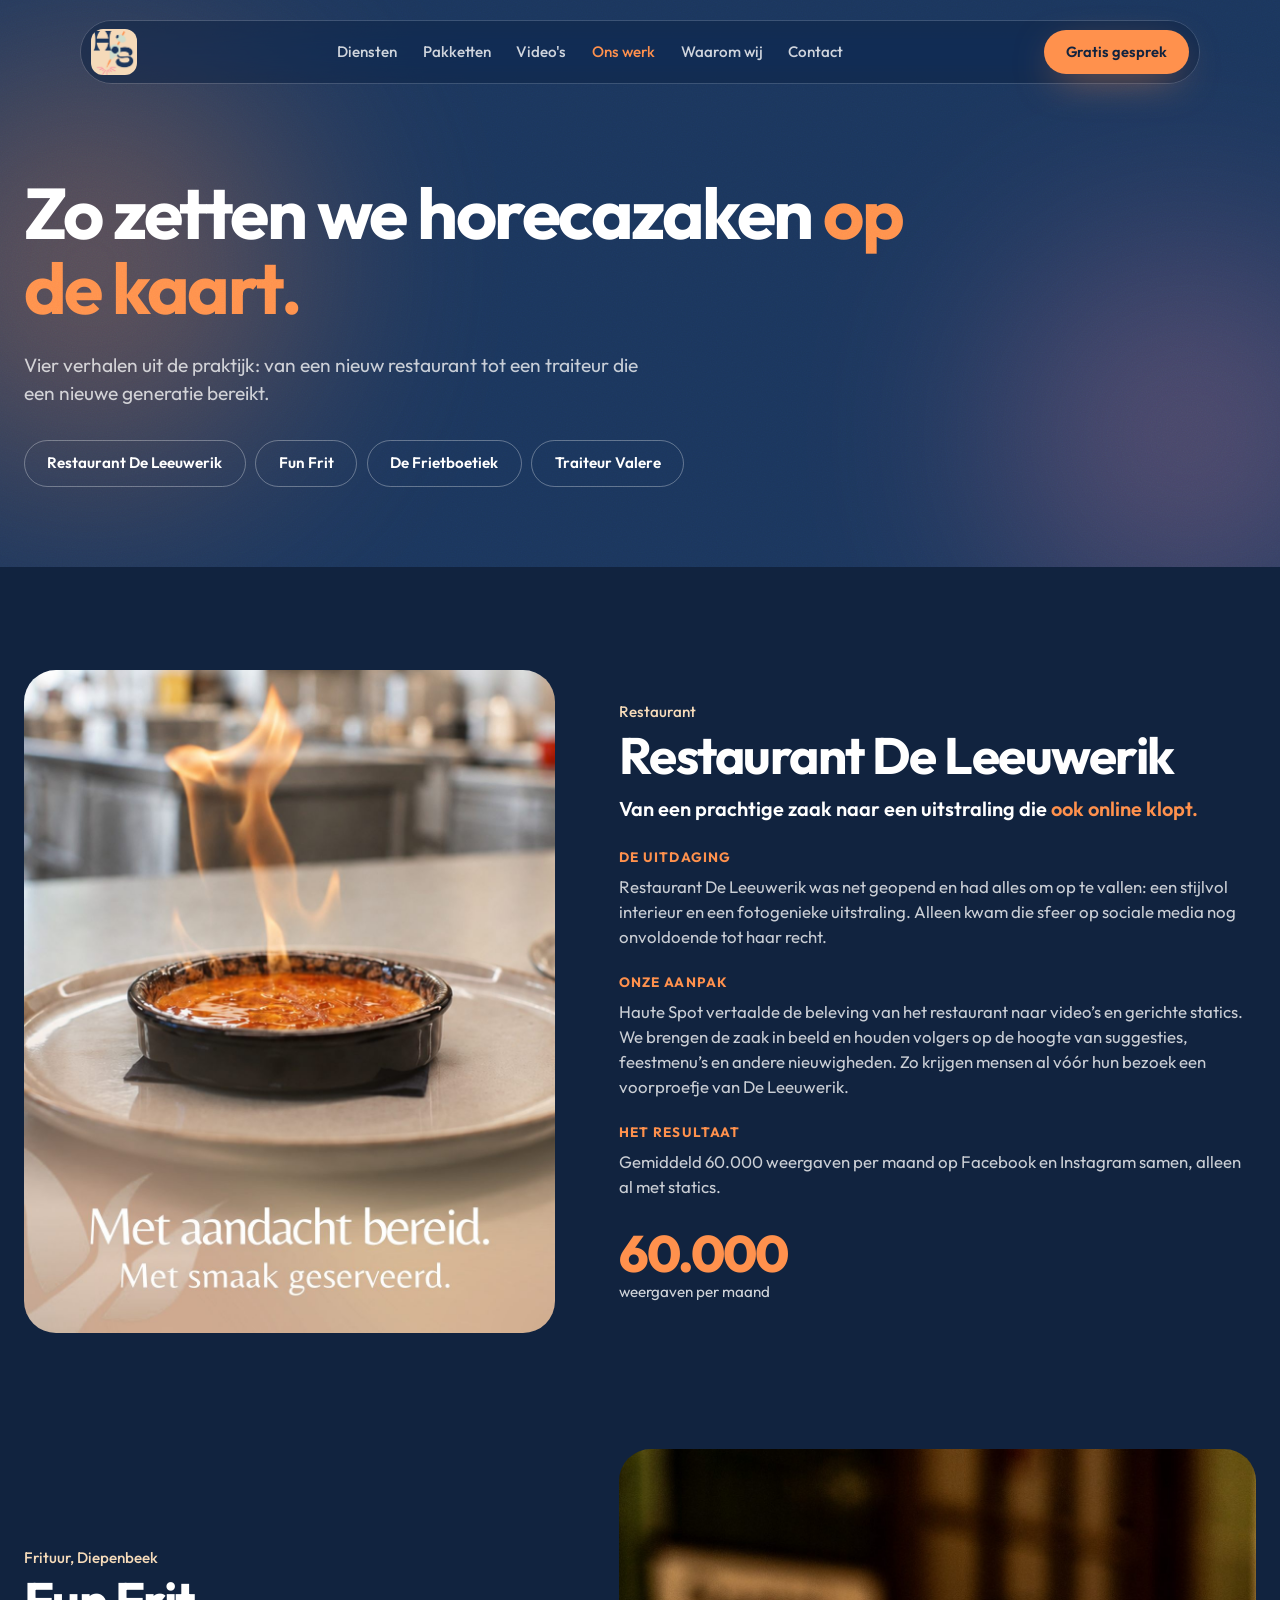
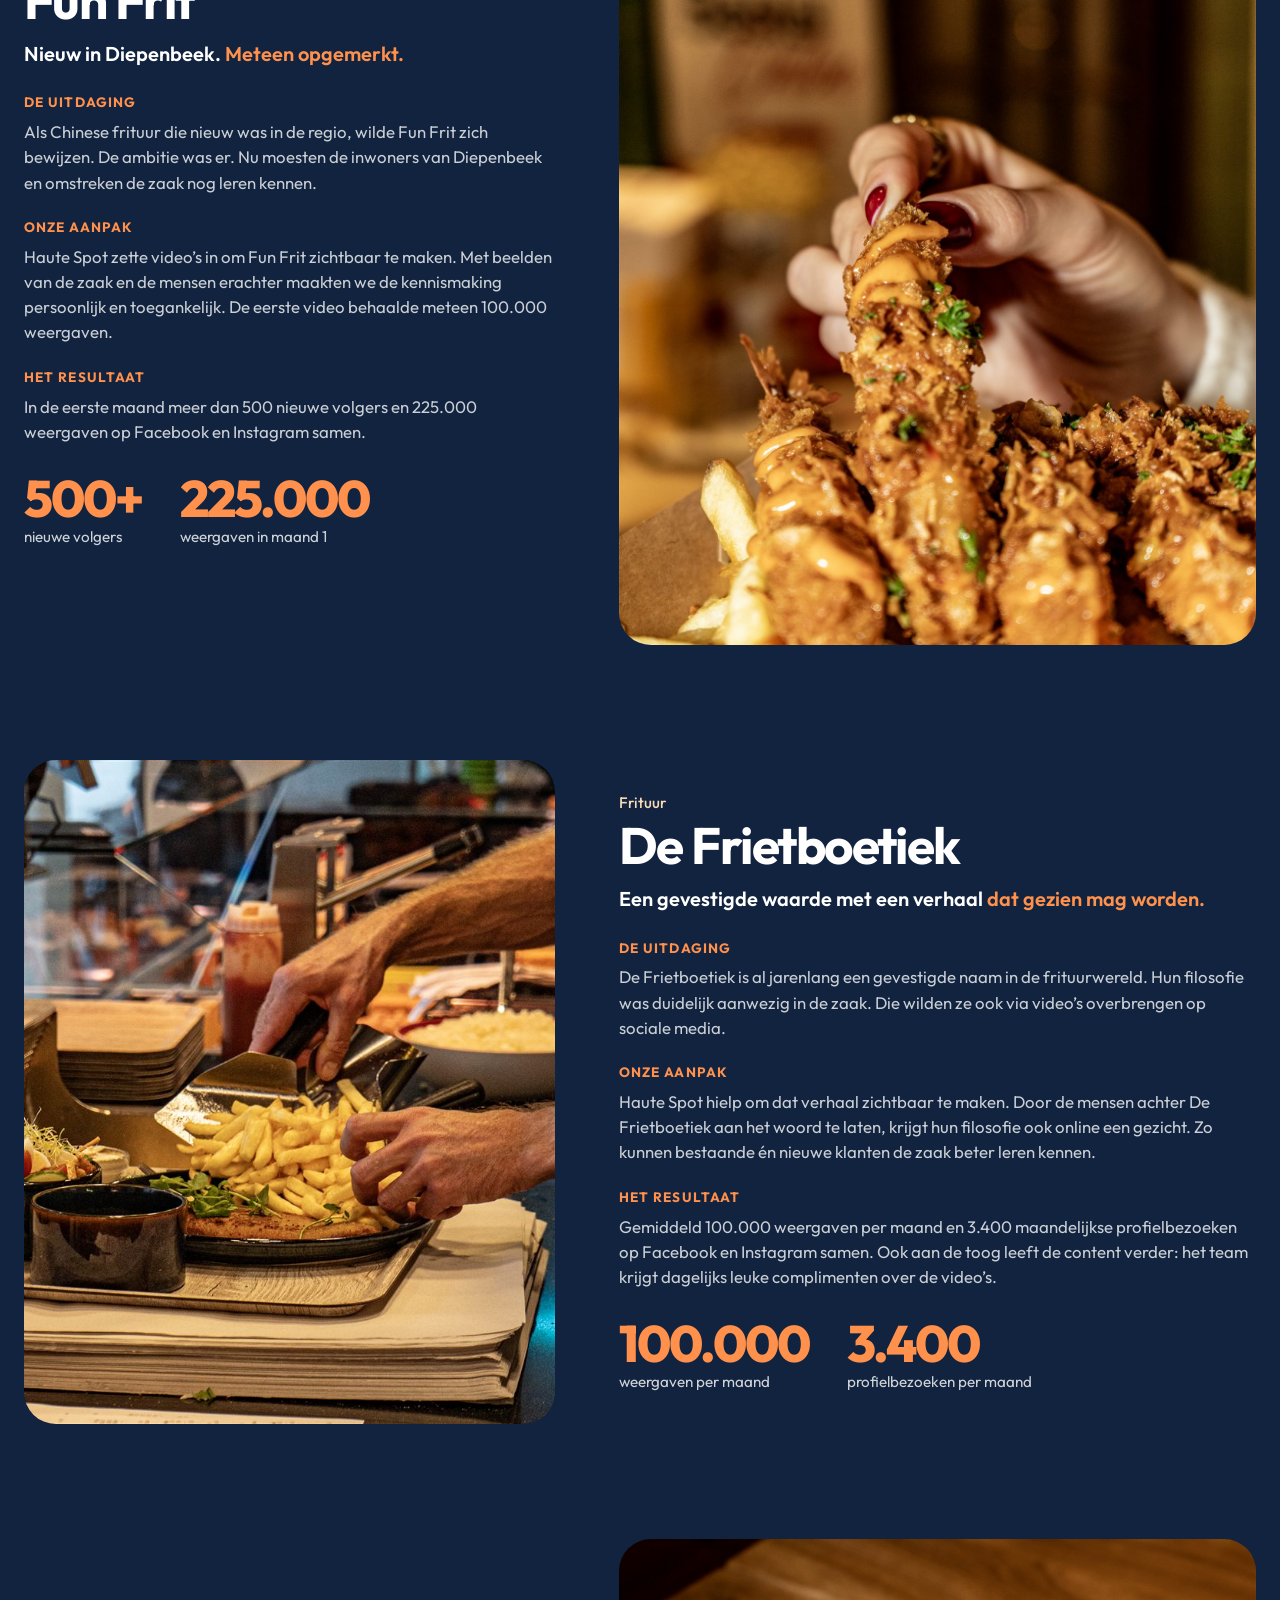
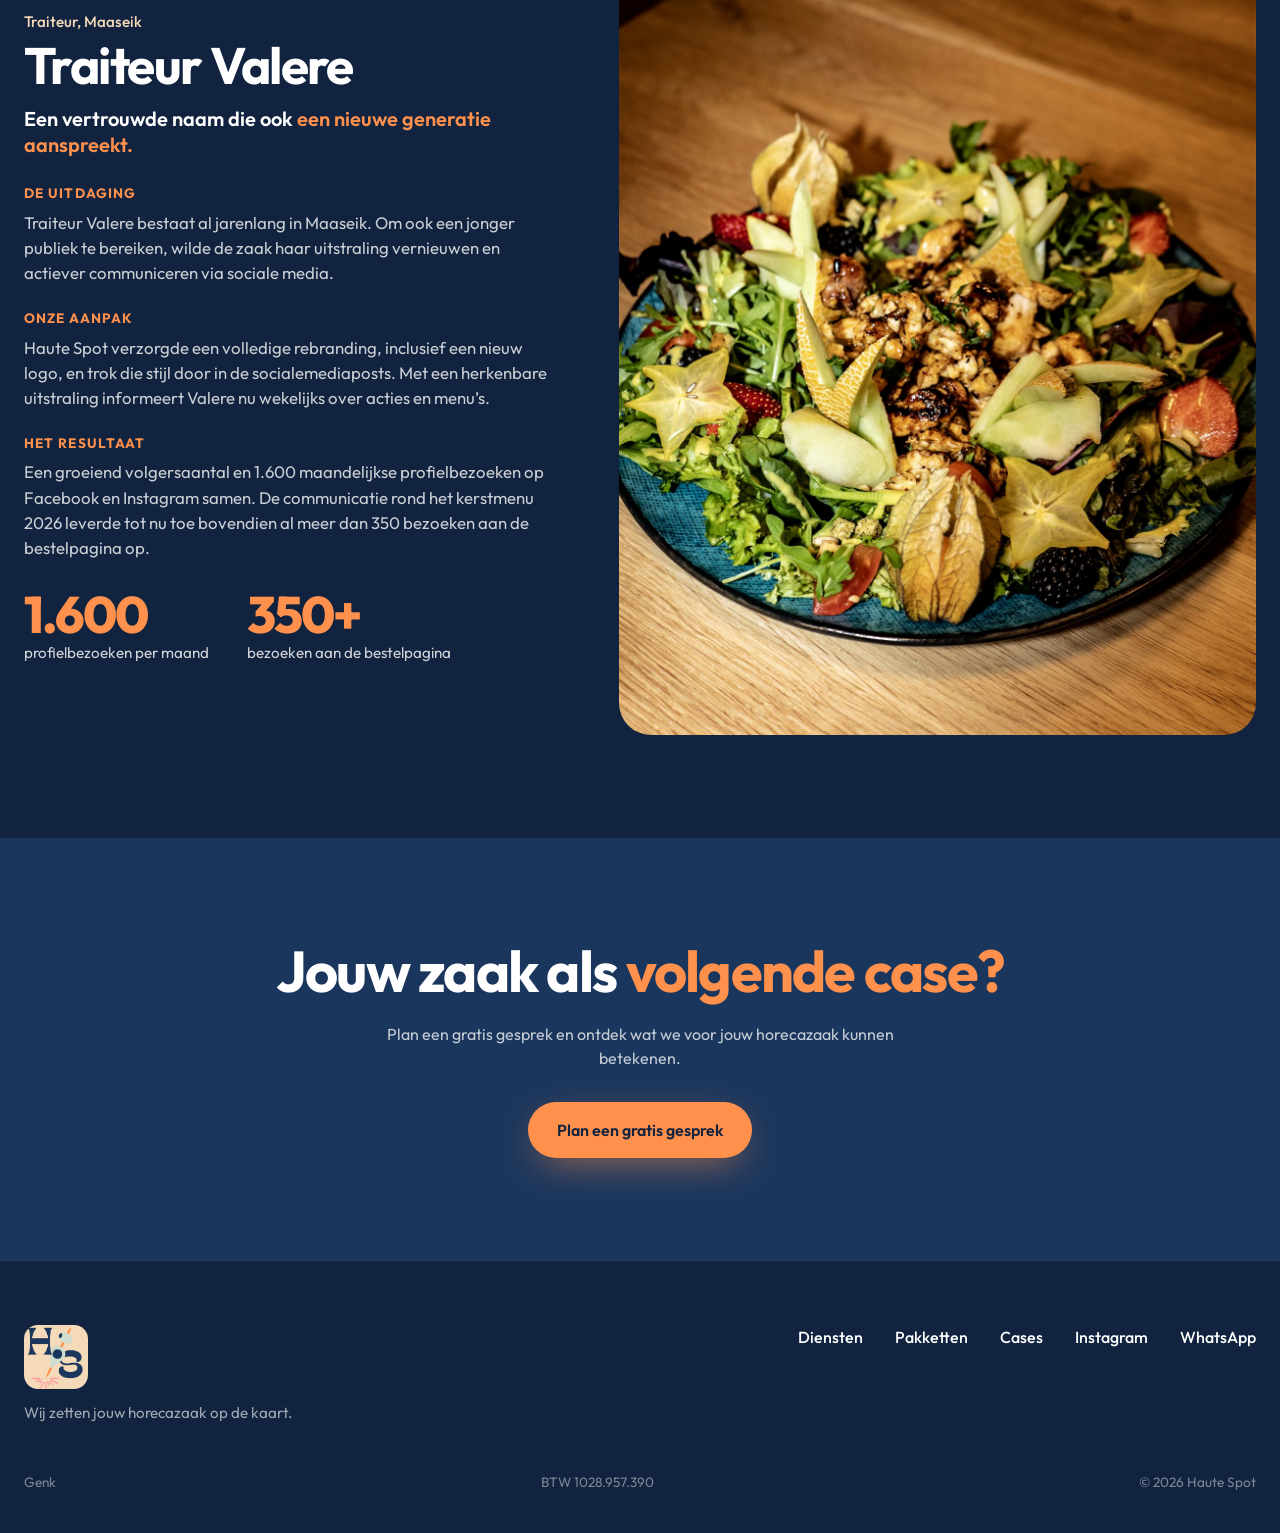
==== cases.html @ ef54df3f "Cases toegevoegd" ====
<!doctype html>
<html lang="nl">
<head>
<meta charset="utf-8">
<meta name="viewport" content="width=device-width, initial-scale=1">
<title>Cases | Haute Spot</title>
<meta name="description" content="Lees hoe Haute Spot horecazaken online zichtbaar maakt: de verhalen en resultaten van De Leeuwerik, Fun Frit, De Frietboetiek en Traiteur Valere.">
<link rel="preconnect" href="https://fonts.googleapis.com">
<link rel="preconnect" href="https://fonts.gstatic.com" crossorigin>
<link href="https://fonts.googleapis.com/css2?family=Outfit:wght@300;400;500;600;700;800&display=swap" rel="stylesheet">
<link rel="icon" href="assets/img/logo-mark.png">
<link rel="stylesheet" href="assets/css/styles.css?v=3">
</head>
<body>
<main>
<nav>
  <a href="index.html" class="logo"><img src="assets/img/logo-mark.png" alt="Haute Spot" width="46" height="46"></a>
  <div class="navlinks" id="navlinks">
    <a href="index.html#diensten">Diensten</a>
    <a href="index.html#pakketten">Pakketten</a>
    <a href="videos.html">Video's</a>
    <a href="cases.html" class="current">Ons werk</a>
    <a href="index.html#waarom">Waarom wij</a>
    <a href="index.html#contact">Contact</a>
    <a href="index.html#contact" class="nav-cta">Gratis gesprek</a>
  </div>
  <a href="index.html#contact" class="btn btn-orange">Gratis gesprek</a>
  <button class="burger" type="button" aria-label="Menu openen" aria-expanded="false" aria-controls="navlinks"><span></span><span></span><span></span></button>
</nav>

<header class="vhero grain">
  <div class="orb o1"></div><div class="orb o2"></div>
  <div class="wrap">
    <h1>Zo zetten we horecazaken <em>op de kaart.</em></h1>
    <p>Vier verhalen uit de praktijk: van een nieuw restaurant tot een traiteur die een nieuwe generatie bereikt.</p>
    <div class="filters" style="margin:2rem 0 0"><a class="chip" href="#de-leeuwerik">Restaurant De Leeuwerik</a><a class="chip" href="#fun-frit">Fun Frit</a><a class="chip" href="#de-frietboetiek">De Frietboetiek</a><a class="chip" href="#traiteur-valere">Traiteur Valere</a></div>
  </div>
</header>

<section class="vsec">
  <div class="wrap">
    <article class="cs" id="de-leeuwerik">
      <img src="assets/img/web/p17.jpg" alt="Gerecht met vlam bij Restaurant De Leeuwerik" loading="lazy">
      <div class="cs-body">
        <span class="cs-type">Restaurant</span>
        <h2>Restaurant De Leeuwerik</h2>
        <p class="cs-tag">Van een prachtige zaak naar een uitstraling die <em>ook online klopt.</em></p>
        <h3>De uitdaging</h3>
        <p>Restaurant De Leeuwerik was net geopend en had alles om op te vallen: een stijlvol interieur en een fotogenieke uitstraling. Alleen kwam die sfeer op sociale media nog onvoldoende tot haar recht.</p>
        <h3>Onze aanpak</h3>
        <p>Haute Spot vertaalde de beleving van het restaurant naar video’s en gerichte statics. We brengen de zaak in beeld en houden volgers op de hoogte van suggesties, feestmenu’s en andere nieuwigheden. Zo krijgen mensen al vóór hun bezoek een voorproefje van De Leeuwerik.</p>
        <h3>Het resultaat</h3>
        <p>Gemiddeld 60.000 weergaven per maand op Facebook en Instagram samen, alleen al met statics.</p>
        <div class="stats"><div class="stat"><b>60.000</b><span>weergaven per maand</span></div></div>
      </div>
    </article>
    <article class="cs rev" id="fun-frit">
      <img src="assets/img/web/p19.jpg" alt="Gefrituurde hapjes van Fun Frit" loading="lazy">
      <div class="cs-body">
        <span class="cs-type">Frituur, Diepenbeek</span>
        <h2>Fun Frit</h2>
        <p class="cs-tag">Nieuw in Diepenbeek. <em>Meteen opgemerkt.</em></p>
        <h3>De uitdaging</h3>
        <p>Als Chinese frituur die nieuw was in de regio, wilde Fun Frit zich bewijzen. De ambitie was er. Nu moesten de inwoners van Diepenbeek en omstreken de zaak nog leren kennen.</p>
        <h3>Onze aanpak</h3>
        <p>Haute Spot zette video’s in om Fun Frit zichtbaar te maken. Met beelden van de zaak en de mensen erachter maakten we de kennismaking persoonlijk en toegankelijk. De eerste video behaalde meteen 100.000 weergaven.</p>
        <h3>Het resultaat</h3>
        <p>In de eerste maand meer dan 500 nieuwe volgers en 225.000 weergaven op Facebook en Instagram samen.</p>
        <div class="stats"><div class="stat"><b>500+</b><span>nieuwe volgers</span></div><div class="stat"><b>225.000</b><span>weergaven in maand 1</span></div></div>
      </div>
    </article>
    <article class="cs" id="de-frietboetiek">
      <img src="assets/img/web/p20.jpg" alt="Toog en keuken van De Frietboetiek" loading="lazy">
      <div class="cs-body">
        <span class="cs-type">Frituur</span>
        <h2>De Frietboetiek</h2>
        <p class="cs-tag">Een gevestigde waarde met een verhaal <em>dat gezien mag worden.</em></p>
        <h3>De uitdaging</h3>
        <p>De Frietboetiek is al jarenlang een gevestigde naam in de frituurwereld. Hun filosofie was duidelijk aanwezig in de zaak. Die wilden ze ook via video’s overbrengen op sociale media.</p>
        <h3>Onze aanpak</h3>
        <p>Haute Spot hielp om dat verhaal zichtbaar te maken. Door de mensen achter De Frietboetiek aan het woord te laten, krijgt hun filosofie ook online een gezicht. Zo kunnen bestaande én nieuwe klanten de zaak beter leren kennen.</p>
        <h3>Het resultaat</h3>
        <p>Gemiddeld 100.000 weergaven per maand en 3.400 maandelijkse profielbezoeken op Facebook en Instagram samen. Ook aan de toog leeft de content verder: het team krijgt dagelijks leuke complimenten over de video’s.</p>
        <div class="stats"><div class="stat"><b>100.000</b><span>weergaven per maand</span></div><div class="stat"><b>3.400</b><span>profielbezoeken per maand</span></div></div>
      </div>
    </article>
    <article class="cs rev" id="traiteur-valere">
      <img src="assets/img/web/p18.jpg" alt="Verse salade van Traiteur Valere" loading="lazy">
      <div class="cs-body">
        <span class="cs-type">Traiteur, Maaseik</span>
        <h2>Traiteur Valere</h2>
        <p class="cs-tag">Een vertrouwde naam die ook <em>een nieuwe generatie aanspreekt.</em></p>
        <h3>De uitdaging</h3>
        <p>Traiteur Valere bestaat al jarenlang in Maaseik. Om ook een jonger publiek te bereiken, wilde de zaak haar uitstraling vernieuwen en actiever communiceren via sociale media.</p>
        <h3>Onze aanpak</h3>
        <p>Haute Spot verzorgde een volledige rebranding, inclusief een nieuw logo, en trok die stijl door in de socialemediaposts. Met een herkenbare uitstraling informeert Valere nu wekelijks over acties en menu’s.</p>
        <h3>Het resultaat</h3>
        <p>Een groeiend volgersaantal en 1.600 maandelijkse profielbezoeken op Facebook en Instagram samen. De communicatie rond het kerstmenu 2026 leverde tot nu toe bovendien al meer dan 350 bezoeken aan de bestelpagina op.</p>
        <div class="stats"><div class="stat"><b>1.600</b><span>profielbezoeken per maand</span></div><div class="stat"><b>350+</b><span>bezoeken aan de bestelpagina</span></div></div>
      </div>
    </article>
  </div>
</section>

<section class="action" style="padding-block:clamp(4rem,8vw,7rem)">
  <div class="wrap" style="text-align:center">
    <h2 style="font-size:clamp(2rem,4.5vw,3.8rem);font-weight:700;letter-spacing:-.03em;line-height:1.08">Jouw zaak als <em style="font-style:normal;color:var(--orange)">volgende case?</em></h2>
    <p style="margin:1.2rem auto 2rem;color:rgba(255,255,255,.75);max-width:32rem">Plan een gratis gesprek en ontdek wat we voor jouw horecazaak kunnen betekenen.</p>
    <a href="index.html#contact" class="btn btn-orange">Plan een gratis gesprek</a>
  </div>
</section>

<footer>
  <div class="wrap">
    <div class="foot">
      <div>
        <a href="index.html" class="logo"><img src="assets/img/logo-mark.png" alt="Haute Spot" width="64" height="64"></a>
        <p>Wij zetten jouw horecazaak op de kaart.</p>
      </div>
      <div class="links">
        <a href="index.html#diensten">Diensten</a>
    <a href="index.html#pakketten">Pakketten</a>
        <a href="cases.html">Cases</a>
        <a href="https://www.instagram.com/haute_spot_strategy" target="_blank" rel="noopener">Instagram</a>
        <a href="https://wa.me/32493457025" target="_blank" rel="noopener">WhatsApp</a>
      </div>
    </div>
    <div class="legal"><span>Genk</span><span>BTW 1028.957.390</span><span>&copy; 2026 Haute Spot</span></div>
  </div>
</footer>
</main>
<script src="assets/js/nav.js?v=3"></script>
<script src="assets/js/nav.js?v=3"></script>
</body>
</html>
---- assets/css/styles.css ----
:root{
  --navy:#1B365D;
  --navy-deep:#11233f;
  --orange:#FF914D;
  --pink:#FF90A0;
  --sage:#D1DECE;
  --sand:#F6DBBA;
  --ink:#0e1b30;
  --font:'Outfit',system-ui,sans-serif;
}
*{box-sizing:border-box;margin:0;padding:0}
html{scroll-behavior:smooth}
body{font-family:var(--font);background:var(--navy-deep);color:#fff;-webkit-font-smoothing:antialiased;line-height:1.5}
img{display:block;max-width:100%}
a{color:inherit;text-decoration:none}
main{overflow-x:clip;width:100%;max-width:100%}
.wrap{width:min(1280px,100% - 48px);margin-inline:auto}
.section{padding-block:clamp(7rem,14vw,12rem)}
.grain::after{content:"";position:absolute;inset:0;pointer-events:none;opacity:.12;mix-blend-mode:overlay;background-image:url("data:image/svg+xml,%3Csvg xmlns='http://www.w3.org/2000/svg' width='200' height='200'%3E%3Cfilter id='n'%3E%3CfeTurbulence type='fractalNoise' baseFrequency='.8' numOctaves='2'/%3E%3C/filter%3E%3Crect width='100%25' height='100%25' filter='url(%23n)'/%3E%3C/svg%3E")}

/* buttons */
.btn{display:inline-flex;align-items:center;gap:.6rem;padding:1rem 1.8rem;border-radius:999px;font-weight:600;font-size:1rem;transition:transform .4s cubic-bezier(.2,.8,.2,1),background .3s,box-shadow .4s;border:0;cursor:pointer;font-family:inherit}
.btn:hover{transform:translateY(-3px)}
.btn-orange{background:var(--orange);color:var(--navy-deep);box-shadow:0 12px 40px -12px rgba(255,145,77,.7)}
.btn-orange:hover{background:#ffa56c}
.btn-ghost{background:rgba(255,255,255,.08);color:#fff;border:1px solid rgba(255,255,255,.3);backdrop-filter:blur(10px)}
.btn-ghost:hover{background:rgba(255,255,255,.16)}
.btn-navy{background:var(--navy);color:#fff}

/* nav */
nav{position:fixed;top:20px;left:50%;transform:translateX(-50%);z-index:50;width:min(1120px,100% - 32px);display:flex;align-items:center;justify-content:space-between;gap:1.5rem;padding:.5rem .6rem .5rem .6rem;border-radius:999px;border:1px solid rgba(255,255,255,.14)}
nav::before{content:"";position:absolute;inset:0;z-index:-1;border-radius:inherit;background:rgba(17,35,63,.55);-webkit-backdrop-filter:blur(18px) saturate(1.4);backdrop-filter:blur(18px) saturate(1.4)}
.logo{font-weight:800;font-size:1.25rem;letter-spacing:-.02em;display:flex;align-items:center;gap:.5rem}
.logo i{width:12px;height:12px;border-radius:50%;background:var(--orange);display:inline-block;box-shadow:10px 0 0 -2px var(--pink)}
.logo img{height:46px;width:46px;border-radius:12px;display:block}
footer .logo img{height:64px;width:64px;border-radius:14px}
.navlinks{display:flex;gap:1.6rem;white-space:nowrap;font-size:.95rem;font-weight:500;color:rgba(255,255,255,.8)}
.navlinks a:hover{color:var(--orange)}
nav .btn{padding:.7rem 1.4rem;font-size:.92rem;white-space:nowrap;flex:none}
.burger,.nav-cta{display:none}
@media(max-width:1020px){
  nav .btn{margin-left:auto;margin-right:.5rem}
  .burger{display:flex;flex:none;flex-direction:column;justify-content:center;gap:5px;width:44px;height:44px;min-width:44px;padding:0 12px;border:0;border-radius:50%;background:rgba(255,255,255,.1);cursor:pointer}
  .burger span{display:block;flex:none;width:100%;height:2px;border-radius:2px;background:#fff;transition:transform .3s,opacity .3s}
  nav.open .burger span:nth-child(1){transform:translateY(7px) rotate(45deg)}
  nav.open .burger span:nth-child(2){opacity:0}
  nav.open .burger span:nth-child(3){transform:translateY(-7px) rotate(-45deg)}
  .navlinks{display:none;position:absolute;top:calc(100% + 10px);left:0;right:0;flex-direction:column;gap:.2rem;padding:.8rem;border-radius:28px;background:#11233f;border:1px solid rgba(255,255,255,.14);font-size:1.1rem}
  nav.open .navlinks{display:flex}
  .navlinks a{padding:.9rem 1.1rem;border-radius:16px}
  .navlinks a:active{background:rgba(255,255,255,.08)}
}
@media(max-width:520px){nav .btn{display:none}.burger{margin-left:auto}.nav-cta{display:block;background:var(--orange);color:var(--navy-deep);font-weight:600;text-align:center;margin-top:.4rem}.navlinks a.nav-cta:hover{color:var(--navy-deep)}}

/* hero */
.hero{position:relative;min-height:100vh;display:grid;place-items:center;text-align:center;padding:9rem 0 6rem;overflow:hidden;isolation:isolate}
.hero-bg{position:absolute;inset:-5%;z-index:-2;background:url('../img/web/p07.jpg') center/cover;filter:grayscale(.6) contrast(1.15);opacity:.55}
.hero::before{content:"";position:absolute;inset:0;z-index:-1;background:radial-gradient(ellipse at center,rgba(17,35,63,.55) 0%,rgba(17,35,63,.92) 70%),linear-gradient(180deg,rgba(27,54,93,.4),var(--navy-deep))}
.hero::after{z-index:0}
.hero .orb{position:absolute;border-radius:50%;filter:blur(110px);z-index:-1}
.orb.o1{width:420px;height:420px;background:var(--orange);opacity:.35;left:-120px;top:20%}
.orb.o2{width:380px;height:380px;background:var(--pink);opacity:.28;right:-100px;bottom:5%}
h1{font-weight:700;letter-spacing:-.035em;line-height:1.04;font-size:clamp(2.8rem,6.2vw,6rem);max-width:72rem;margin-inline:auto}
h1 em{font-style:normal;color:var(--orange)}
.hero h1 em{color:var(--sand)}
.hero .ctas .btn-orange{background:var(--sand);box-shadow:0 12px 40px -12px rgba(246,219,186,.5)}
.hero .ctas .btn-orange:hover{background:#fbe6cc}
.hero-grid{display:grid;grid-template-columns:1.3fr .7fr;gap:3rem;align-items:center}
.hero-grid h1{font-size:clamp(2.6rem,5vw,5rem)}
.hero-photo{width:100%}
@media(max-width:900px){.hero-grid{grid-template-columns:1fr}.hero-photo{max-width:420px;margin:0 auto}}
.hero-photo img{width:100%;aspect-ratio:4/5;object-fit:cover;border-radius:28px;display:block;border:2px solid rgba(255,255,255,.25)}
.pill{display:inline-block;width:clamp(4.5rem,9vw,8.5rem);height:.78em;border-radius:999px;vertical-align:middle;background-size:cover;background-position:center;margin-inline:.12em;transform:translateY(-.06em);border:2px solid rgba(255,255,255,.3)}
.hero p.lead{max-width:44rem;margin:2.2rem auto 2.8rem;font-size:clamp(1.05rem,1.5vw,1.3rem);color:rgba(255,255,255,.78)}
.ctas{display:flex;gap:1rem;justify-content:center;flex-wrap:wrap}

/* marquee */
.marquee{background:var(--orange);color:var(--navy-deep);padding:1.4rem 0;overflow:hidden;transform:rotate(-1.2deg);margin-block:-1.5rem;position:relative;z-index:5}
.track{display:flex;gap:3rem;width:max-content;animation:scroll 32s linear infinite}
.track span{font-size:clamp(1.6rem,3vw,2.6rem);font-weight:700;letter-spacing:-.02em;display:flex;align-items:center;gap:3rem;white-space:nowrap}
.track span::after{content:"";width:14px;height:14px;border-radius:50%;background:var(--navy)}
@keyframes scroll{to{transform:translateX(-50%)}}

/* statement */
.statement{background:var(--sand);color:var(--navy);position:relative}
.statement .wrap{max-width:1100px}
.scrub{font-size:clamp(1.9rem,4.2vw,3.9rem);font-weight:600;line-height:1.18;letter-spacing:-.03em}
.scrub .w{opacity:.12;display:inline-block;margin-right:.26em}
.statement .sub{margin-top:3rem;font-size:1.15rem;color:rgba(27,54,93,.75);max-width:40rem}

/* bento */
.interest{background:var(--navy);position:relative;overflow:hidden}
.sec-head{max-width:60rem;margin-bottom:4.5rem}
.sec-head h2{font-size:clamp(2.2rem,4.6vw,4.4rem);font-weight:700;letter-spacing:-.035em;line-height:1.06}
.sec-head h2 em{font-style:normal;color:var(--pink)}
.sec-head p{margin-top:1.4rem;font-size:1.15rem;color:rgba(255,255,255,.7);max-width:38rem}
.bento{display:grid;grid-template-columns:repeat(4,1fr);grid-auto-flow:dense;grid-auto-rows:minmax(230px,auto);gap:16px}
.card{position:relative;border-radius:28px;overflow:hidden;padding:2rem;display:flex;flex-direction:column;justify-content:flex-end;isolation:isolate;transition:transform .6s cubic-bezier(.2,.8,.2,1)}
.card:hover{transform:translateY(-6px)}
.card h3{font-size:clamp(1.4rem,2vw,2rem);font-weight:700;letter-spacing:-.02em;line-height:1.1}
.card p{margin-top:.7rem;font-size:1rem;opacity:.85;max-width:30rem}
.card .bg{position:absolute;inset:0;z-index:-2;background-size:cover;background-position:center;transition:transform .9s ease-out}
.card:hover .bg{transform:scale(1.06)}
.card .num{position:absolute;top:1.6rem;right:1.8rem;font-size:.9rem;font-weight:600;opacity:.6}
.c-a{grid-column:span 2;grid-row:span 2;color:#fff}
.c-a .bg{filter:grayscale(.5) contrast(1.1)}
.c-a::before{content:"";position:absolute;inset:0;z-index:-1;background:linear-gradient(180deg,rgba(17,35,63,.1),rgba(17,35,63,.92))}
.c-b{grid-column:span 2;background:var(--sand);color:var(--navy-deep)}
.c-c{background:var(--sand);color:var(--navy-deep)}
.c-d{background:var(--sand);color:var(--navy-deep)}
.c-e{grid-column:span 3;background:var(--navy-deep);border:1px solid rgba(255,255,255,.14);color:#fff}
.c-e .bg{opacity:.35;filter:grayscale(1);mix-blend-mode:luminosity}
.c-f{background:var(--sand);color:var(--navy-deep)}
.card svg{position:absolute;top:1.6rem;left:1.8rem;width:34px;height:34px}
@media(max-width:900px){
  .bento{grid-template-columns:repeat(2,1fr)}
  .c-a{grid-column:span 2;grid-row:span 2}
  .c-b{grid-column:span 2}
  .c-e{grid-column:span 2}
}
@media(max-width:560px){
  .bento{grid-template-columns:1fr}
  .c-a,.c-b,.c-e{grid-column:span 1}
  .c-a{grid-row:span 1;min-height:380px}
}

/* cases (pinned split) */
.cases{background:var(--navy-deep);position:relative}
.split{display:grid;grid-template-columns:5fr 7fr;gap:6rem;align-items:start}
@media(min-width:901px){.pin-left{position:sticky;top:20vh}}
.pin-left h2{font-size:clamp(2.4rem,5vw,4.8rem);font-weight:700;letter-spacing:-.035em;line-height:1.04}
.pin-left h2 em{font-style:normal;color:var(--orange)}
.pin-left p{margin-top:1.6rem;color:rgba(255,255,255,.7);font-size:1.15rem;max-width:26rem}
.case-list{display:flex;flex-direction:column;gap:5rem}
.case{border-radius:32px;overflow:hidden;position:relative;aspect-ratio:4/3.2;display:flex;flex-direction:column;justify-content:flex-end;padding:2.4rem;isolation:isolate;transform-origin:center}
.case .bg{position:absolute;inset:0;z-index:-2;background-size:cover;background-position:center;filter:grayscale(.4) contrast(1.1);transition:transform .9s ease-out}
.case:hover .bg{transform:scale(1.06)}
.case::before{content:"";position:absolute;inset:0;z-index:-1;background:linear-gradient(180deg,rgba(17,35,63,.05) 30%,rgba(17,35,63,.95))}
.case .type{font-size:.95rem;font-weight:500;color:var(--sand)}
.case h3{font-size:clamp(1.8rem,3vw,2.8rem);font-weight:700;letter-spacing:-.025em;margin:.3rem 0 1.4rem}
.case .story{max-width:34rem;margin:-.6rem 0 1.4rem;color:rgba(255,255,255,.85);font-size:1rem;line-height:1.5}
.stats{display:flex;gap:2.4rem;flex-wrap:wrap}
.stat b{display:block;font-size:clamp(2.2rem,4vw,3.6rem);font-weight:800;letter-spacing:-.04em;color:var(--orange);line-height:1}
.stat span{font-size:.95rem;color:rgba(255,255,255,.8)}
@media(max-width:900px){.split{grid-template-columns:1fr;gap:3rem}.case{aspect-ratio:auto;min-height:420px}}

/* accordion */
.why{background:var(--sage);color:var(--navy)}
.why .sec-head p{color:rgba(27,54,93,.75)}
.why .sec-head h2 em{color:var(--orange)}
.acc{display:flex;gap:14px;height:560px}
.slice{flex:1;position:relative;border-radius:32px;overflow:hidden;cursor:pointer;transition:flex .8s cubic-bezier(.2,.8,.2,1);color:#fff;isolation:isolate;display:flex;flex-direction:column;justify-content:flex-end;padding:2rem}
.slice.active{flex:4.5}
.slice .bg{position:absolute;inset:0;z-index:-2;background-size:cover;background-position:center;filter:grayscale(.5) contrast(1.1);transition:transform .9s}
.slice:hover .bg{transform:scale(1.05)}
.slice::before{content:"";position:absolute;inset:0;z-index:-1;background:linear-gradient(180deg,rgba(27,54,93,.25),rgba(17,35,63,.94))}
.slice h3{font-size:1.7rem;font-weight:700;letter-spacing:-.02em;line-height:1.1;white-space:nowrap}
.slice p{max-height:0;opacity:0;overflow:hidden;transition:max-height .6s,opacity .6s .15s;max-width:26rem;margin-top:0}
.slice.active p{max-height:160px;opacity:.9;margin-top:.8rem}
.slice .tag{position:absolute;top:1.6rem;left:2rem;width:44px;height:44px;border-radius:50%;display:grid;place-items:center;background:var(--orange);color:var(--navy-deep);font-weight:700}
.slice:not(.active) h3{writing-mode:vertical-rl;transform:rotate(180deg);align-self:flex-start}
@media(max-width:820px){
  .acc{flex-direction:column;height:auto}
  .slice{min-height:110px;flex:none;transition:min-height .7s}
  .slice.active{min-height:360px}
  .slice:not(.active) h3{writing-mode:horizontal-tb;transform:none}
  .slice .tag{left:auto;right:1.4rem;top:1.2rem}
  .slice h3{white-space:normal;padding-right:3.4rem}
}

/* action */
.action{background:var(--navy);position:relative;overflow:hidden}
.action .orb{position:absolute;border-radius:50%;filter:blur(120px);pointer-events:none}
.action .o1{width:500px;height:500px;background:var(--orange);opacity:.22;right:-150px;top:-100px}
.action .o2{width:420px;height:420px;background:var(--pink);opacity:.2;left:-120px;bottom:-100px}
.cta-grid{display:grid;grid-template-columns:7fr 5fr;gap:5rem;align-items:center;position:relative}
.cta-grid h2{font-size:clamp(2.6rem,5.6vw,5.6rem);font-weight:700;letter-spacing:-.04em;line-height:1.02}
.cta-grid h2 em{font-style:normal;color:var(--orange)}
.cta-grid .lead{margin-top:1.8rem;font-size:1.2rem;color:rgba(255,255,255,.75);max-width:34rem}
.contact-list{margin-top:2.6rem;display:grid;gap:.5rem;font-size:1.05rem;color:rgba(255,255,255,.85)}
.contact-list a:hover{color:var(--orange)}
form{background:var(--sand);color:var(--navy);padding:2.4rem;border-radius:32px;display:grid;gap:1.1rem}
form h3{font-size:1.6rem;font-weight:700;letter-spacing:-.02em}
label{font-size:.88rem;font-weight:600;display:grid;gap:.4rem}
input,textarea{font-family:inherit;font-size:1rem;padding:.9rem 1.1rem;border-radius:16px;border:1.5px solid rgba(27,54,93,.2);background:#fff;color:var(--navy-deep);outline:none;transition:border .3s,box-shadow .3s}
input:focus,textarea:focus{border-color:var(--orange);box-shadow:0 0 0 4px rgba(255,145,77,.25)}
textarea{min-height:110px;resize:vertical}
form .btn{justify-content:center;width:100%}
.note{font-size:.85rem;color:rgba(27,54,93,.7)}
@media(max-width:900px){.cta-grid{grid-template-columns:1fr;gap:3rem}}

footer{background:var(--navy-deep);padding:4rem 0 2.5rem;border-top:1px solid rgba(255,255,255,.1)}
.foot{display:flex;justify-content:space-between;gap:2rem;flex-wrap:wrap;align-items:flex-start}
.foot p{color:rgba(255,255,255,.6);font-size:.95rem;margin-top:.8rem}
.foot .links{display:flex;gap:2rem;flex-wrap:wrap;font-weight:500}
.foot .links a:hover{color:var(--orange)}
.legal{margin-top:3rem;font-size:.85rem;color:rgba(255,255,255,.45);display:flex;justify-content:space-between;flex-wrap:wrap;gap:1rem}
.big-word{font-size:clamp(4rem,17vw,15rem);font-weight:800;letter-spacing:-.06em;line-height:.85;color:transparent;-webkit-text-stroke:1px rgba(255,255,255,.14);margin-top:3rem;text-align:center;white-space:nowrap}

@media(prefers-reduced-motion:reduce){.track{animation:none}}

/* video pagina */
.navlinks a.current{color:var(--orange)}
.vhero{position:relative;padding:11rem 0 5rem;overflow:hidden;isolation:isolate;background:var(--navy)}
.vhero .orb{position:absolute;border-radius:50%;filter:blur(110px);z-index:-1}
.vhero .o1{width:420px;height:420px;background:var(--orange);opacity:.3;left:-120px;top:10%}
.vhero .o2{width:380px;height:380px;background:var(--pink);opacity:.25;right:-100px;bottom:-10%}
.vhero h1{font-weight:700;letter-spacing:-.035em;line-height:1.04;text-align:left;margin:0;max-width:60rem;font-size:clamp(2.6rem,5.6vw,5.2rem)}
.vhero h1 em{font-style:normal;color:var(--orange)}
.vhero p{margin-top:1.6rem;max-width:40rem;color:rgba(255,255,255,.75);font-size:1.2rem}
.vsec{background:var(--navy-deep);padding-block:clamp(4rem,8vw,7rem)}
.add{background:var(--sand);color:var(--navy);border-radius:32px;padding:2rem;display:grid;grid-template-columns:3fr 2fr 1.2fr auto;gap:1rem;align-items:end;margin-bottom:4rem}
.add h2{grid-column:1/-1;font-size:1.5rem;font-weight:700;letter-spacing:-.02em}
.add .hint{grid-column:1/-1;font-size:.9rem;color:rgba(27,54,93,.75)}
.add .btn{padding:.95rem 1.6rem}
@media(max-width:900px){.add{grid-template-columns:1fr}}
.vgrid{display:grid;grid-template-columns:repeat(auto-fill,minmax(320px,1fr));gap:20px;align-items:start}
.vcard{background:#fff;color:var(--navy-deep);border-radius:28px;overflow:hidden;display:flex;flex-direction:column;transition:transform .6s cubic-bezier(.2,.8,.2,1)}
.vcard:hover{transform:translateY(-6px)}
.vmedia{background:#f3f3f3;min-height:200px;display:flex;justify-content:center;overflow:hidden}
.vmedia iframe{border:0;width:100%;display:block}
.vmedia .instagram-media{margin:0 !important;min-width:100% !important;max-width:100% !important;border:0 !important;box-shadow:none !important}
.vmeta{display:flex;align-items:center;justify-content:space-between;gap:1rem;padding:1.1rem 1.4rem;border-top:1px solid rgba(27,54,93,.1)}
.vmeta strong{font-size:1.05rem;letter-spacing:-.01em}
.vmeta small{display:block;color:rgba(27,54,93,.65);font-size:.85rem}
.likes{display:inline-flex;align-items:center;gap:.4rem;background:var(--pink);color:var(--navy-deep);font-weight:700;padding:.45rem .9rem;border-radius:999px;white-space:nowrap}
.likes svg{width:16px;height:16px}
.vfallback{padding:2.4rem 1.4rem;text-align:center}
.vfallback a{color:var(--orange);font-weight:600;word-break:break-all}
.vempty{color:rgba(255,255,255,.7);font-size:1.1rem}
.vrm{border:0;background:transparent;color:rgba(27,54,93,.55);cursor:pointer;font-size:.85rem;font-family:inherit}
.vrm:hover{color:var(--navy)}
.card .more{display:inline-block;margin-top:1rem;font-weight:600;color:var(--orange)}

.filters{display:flex;gap:.6rem;margin-bottom:2.5rem;flex-wrap:wrap}
.chip{font-family:inherit;font-weight:600;font-size:.95rem;padding:.7rem 1.4rem;border-radius:999px;border:1px solid rgba(255,255,255,.3);background:transparent;color:#fff;cursor:pointer;transition:background .3s}
.chip:hover{background:rgba(255,255,255,.1)}
.chip.on{background:var(--orange);color:var(--navy-deep);border-color:var(--orange)}

/* bevestigingspopup */
.modal{position:fixed;inset:0;z-index:100;display:grid;place-items:center;padding:20px;background:rgba(10,20,38,.72);backdrop-filter:blur(8px);overflow-y:auto}
.modal[hidden]{display:none}
.modal-card{position:relative;background:var(--sand);color:var(--navy);border-radius:32px;padding:2.6rem;width:min(600px,100%);margin:auto;display:grid;gap:1.1rem;box-shadow:0 40px 120px -20px rgba(0,0,0,.6)}
.modal-card h2{font-size:clamp(1.8rem,4vw,2.4rem);letter-spacing:-.03em;line-height:1.1;font-weight:700}
.modal-x{position:absolute;top:1rem;right:1.2rem;width:40px;height:40px;border-radius:50%;border:0;background:rgba(27,54,93,.1);color:var(--navy);font-size:1.6rem;line-height:1;cursor:pointer}
.modal-x:hover{background:rgba(27,54,93,.2)}
.m-lead{font-size:1rem;line-height:1.6}
.m-box{background:#fff;border-radius:20px;padding:1.3rem 1.5rem}
.m-sum{border-left:6px solid var(--pink)}
.m-cap{font-size:.8rem;text-transform:uppercase;letter-spacing:.05em;color:#6b7a93;margin-bottom:.7rem}
.m-steps{list-style:none;display:grid;gap:.9rem}
.m-steps li{display:flex;gap:.9rem;align-items:flex-start}
.m-steps b{flex:none;width:26px;height:26px;border-radius:50%;display:grid;place-items:center;font-size:.85rem;color:var(--navy-deep)}
.m-steps strong{display:block}
.m-steps span{font-size:.95rem;color:#4a5d7a}
.m-sum p{font-size:.95rem;margin-bottom:.2rem;overflow-wrap:anywhere}
.m-vraag{margin-top:.6rem;color:#4a5d7a;white-space:pre-line}
.m-actions{display:flex;gap:.7rem;flex-wrap:wrap}
@media(max-width:520px){.modal-card{padding:2rem 1.4rem}}

/* spamfilter */
.hp{position:absolute;left:-9999px;width:1px;height:1px;overflow:hidden}
#captcha{min-height:0;overflow:hidden}
a.card{color:inherit;cursor:pointer}
.card .more{transition:transform .4s}
a.card:hover .more{transform:translateX(6px)}

/* fotostrook */
.strip{display:grid;grid-template-columns:repeat(4,1fr);gap:14px;margin-top:4rem}
.strip img{width:100%;aspect-ratio:3/4;object-fit:cover;border-radius:24px}
.strip img:nth-child(even){margin-top:2.5rem}
@media(max-width:700px){.strip{grid-template-columns:repeat(2,1fr)}}

/* pakketten */
.packs{background:var(--navy)}
.pack-grid{display:grid;grid-template-columns:repeat(3,1fr);gap:16px;align-items:stretch}
.pack{position:relative;background:var(--sand);color:var(--navy-deep);border-radius:28px;padding:2.2rem;display:flex;flex-direction:column;gap:1.2rem}
.pack.hot{background:var(--orange)}
.pack .badge{align-self:flex-start;background:var(--navy-deep);color:#fff;font-size:.8rem;font-weight:600;padding:.4rem .9rem;border-radius:999px}
.pack h3{font-size:clamp(1.6rem,2.4vw,2.2rem);font-weight:700;letter-spacing:-.02em}
.price{display:flex;align-items:baseline;gap:.4rem}
.price b{font-size:clamp(2.6rem,4vw,3.6rem);font-weight:800;letter-spacing:-.04em;line-height:1}
.price span{font-weight:500;opacity:.7}
.pack ul{list-style:none;display:grid;gap:.6rem;font-weight:500}
.pack li::before{content:"";display:inline-block;width:.55rem;height:.55rem;border-radius:50%;background:var(--navy);margin-right:.7rem}
.pack .inc{font-size:.95rem;opacity:.85;padding-top:1.2rem;border-top:1px solid rgba(17,35,63,.2)}
.pack .btn{margin-top:auto;justify-content:center}
.pack.hot .btn-navy{background:var(--navy-deep)}
.pack-all{margin-top:16px;border:1px solid rgba(255,255,255,.2);border-radius:28px;padding:2.2rem;display:grid;grid-template-columns:1fr 2fr;gap:2rem;align-items:center}
.pack-all h3{font-size:clamp(1.4rem,2vw,1.9rem);font-weight:700;letter-spacing:-.02em}
.pack-all ul{list-style:none;display:grid;grid-template-columns:1fr 1fr;gap:.8rem 2rem;color:rgba(255,255,255,.85)}
.pack-all li::before{content:"";display:inline-block;width:.55rem;height:.55rem;border-radius:50%;background:var(--pink);margin-right:.7rem}
@media(max-width:900px){.pack-grid{grid-template-columns:1fr}.pack-all{grid-template-columns:1fr}.pack-all ul{grid-template-columns:1fr}}

/* cases-pagina */
.cs{display:grid;grid-template-columns:5fr 6fr;gap:clamp(2rem,5vw,5rem);align-items:center;scroll-margin-top:7rem}
.cs+.cs{margin-top:clamp(4rem,9vw,8rem)}
.cs.rev img{order:2}
.cs img{width:100%;aspect-ratio:4/5;object-fit:cover;border-radius:32px}
.cs-type{font-size:.95rem;font-weight:500;color:var(--sand)}
.cs h2{font-size:clamp(2rem,4vw,3.4rem);font-weight:700;letter-spacing:-.03em;line-height:1.05;margin:.3rem 0 .8rem}
.cs-tag{font-size:1.25rem;font-weight:600;line-height:1.3;margin-bottom:1.6rem}
.cs-tag em{font-style:normal;color:var(--orange)}
.cs h3{font-size:.85rem;font-weight:700;letter-spacing:.08em;text-transform:uppercase;color:var(--orange);margin:1.4rem 0 .4rem}
.cs-body>p:not(.cs-tag){color:rgba(255,255,255,.78);font-size:1.05rem}
.cs .stats{margin-top:1.8rem}
@media(max-width:900px){.cs{grid-template-columns:1fr}.cs.rev img{order:0}.cs img{aspect-ratio:4/3}}
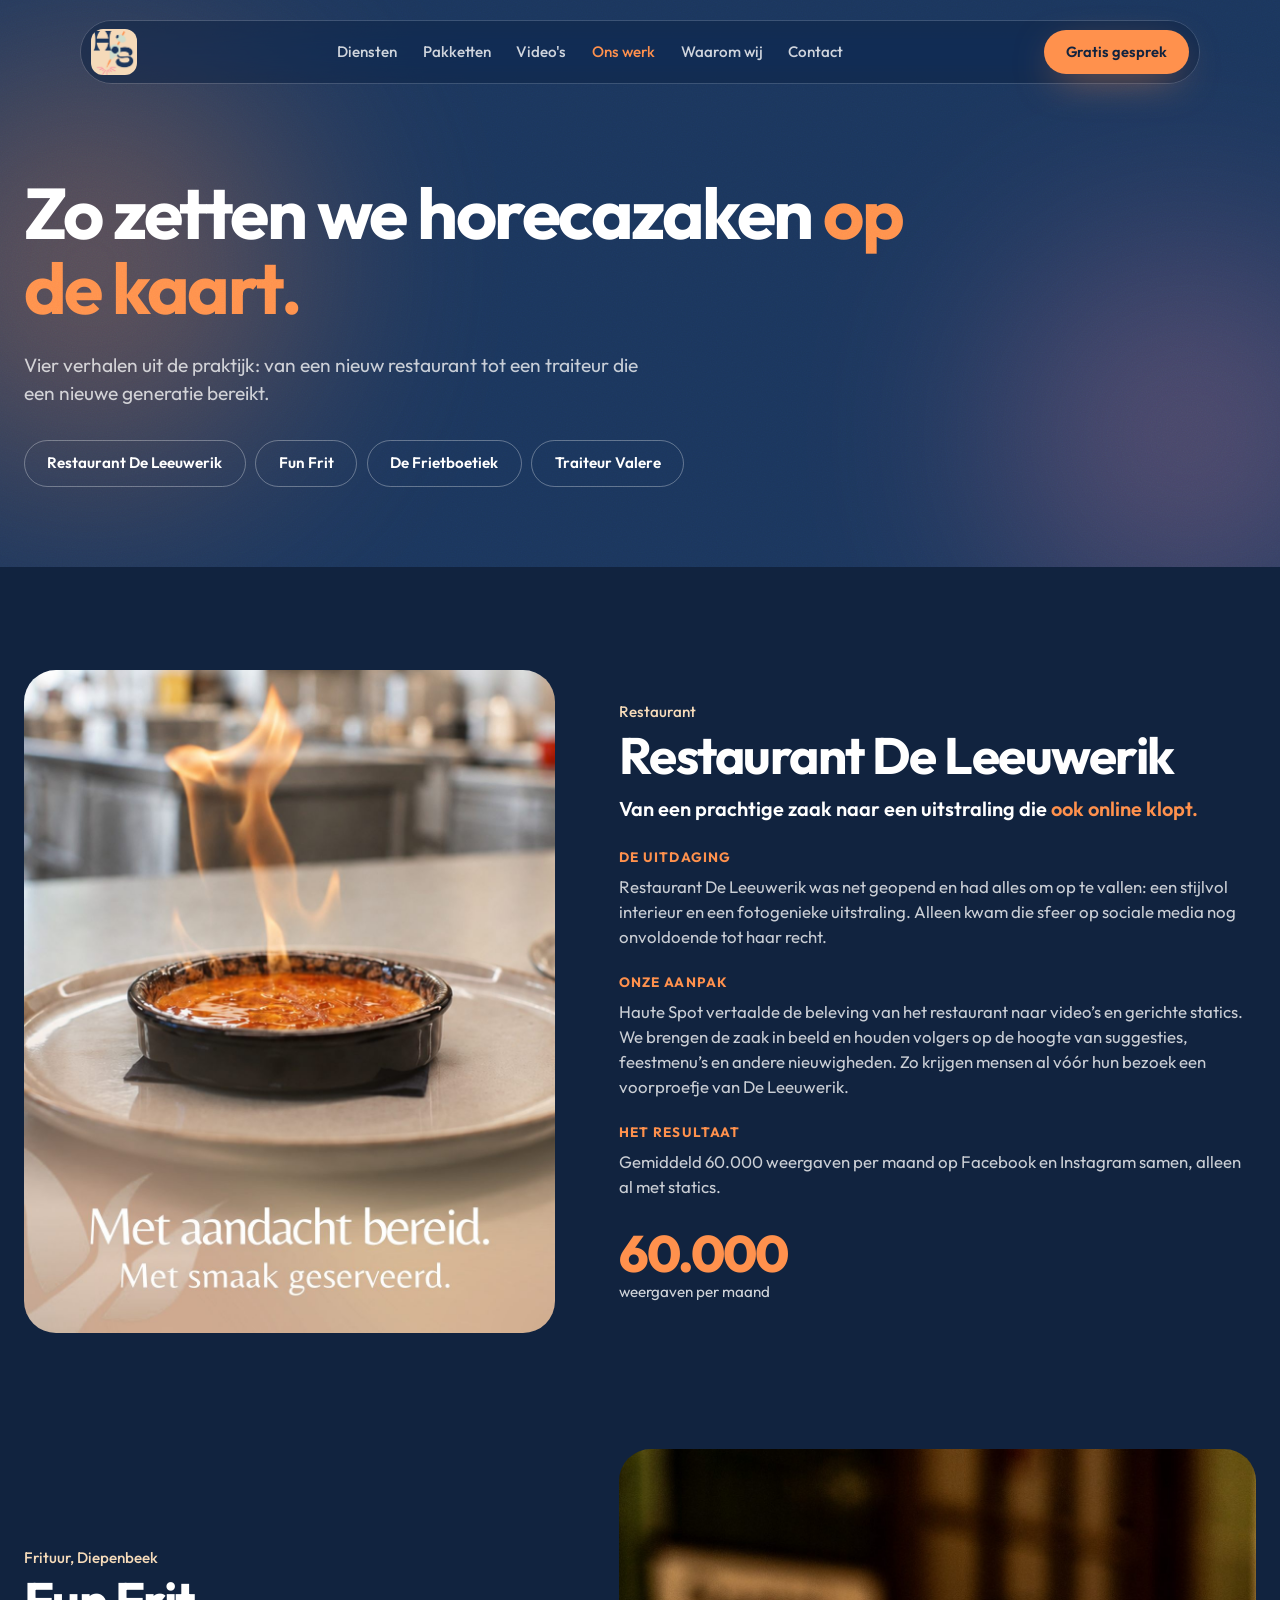
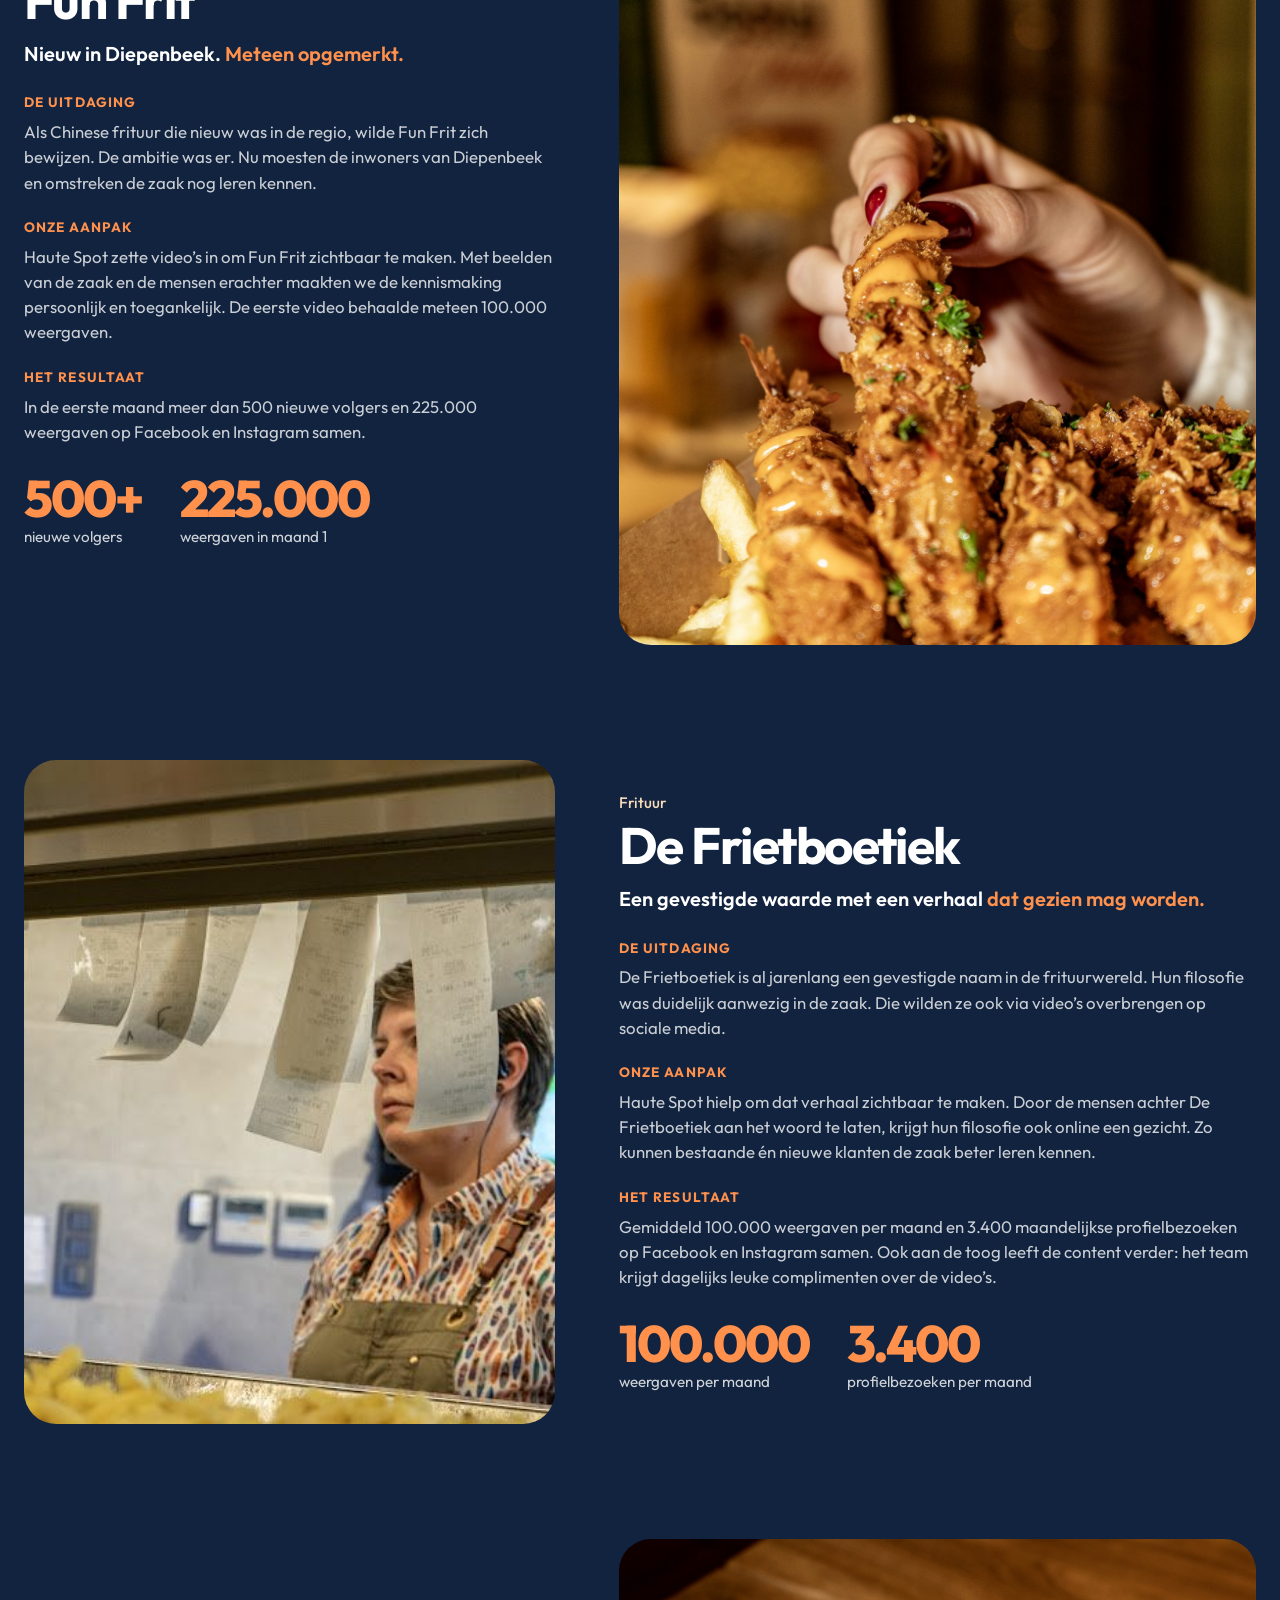
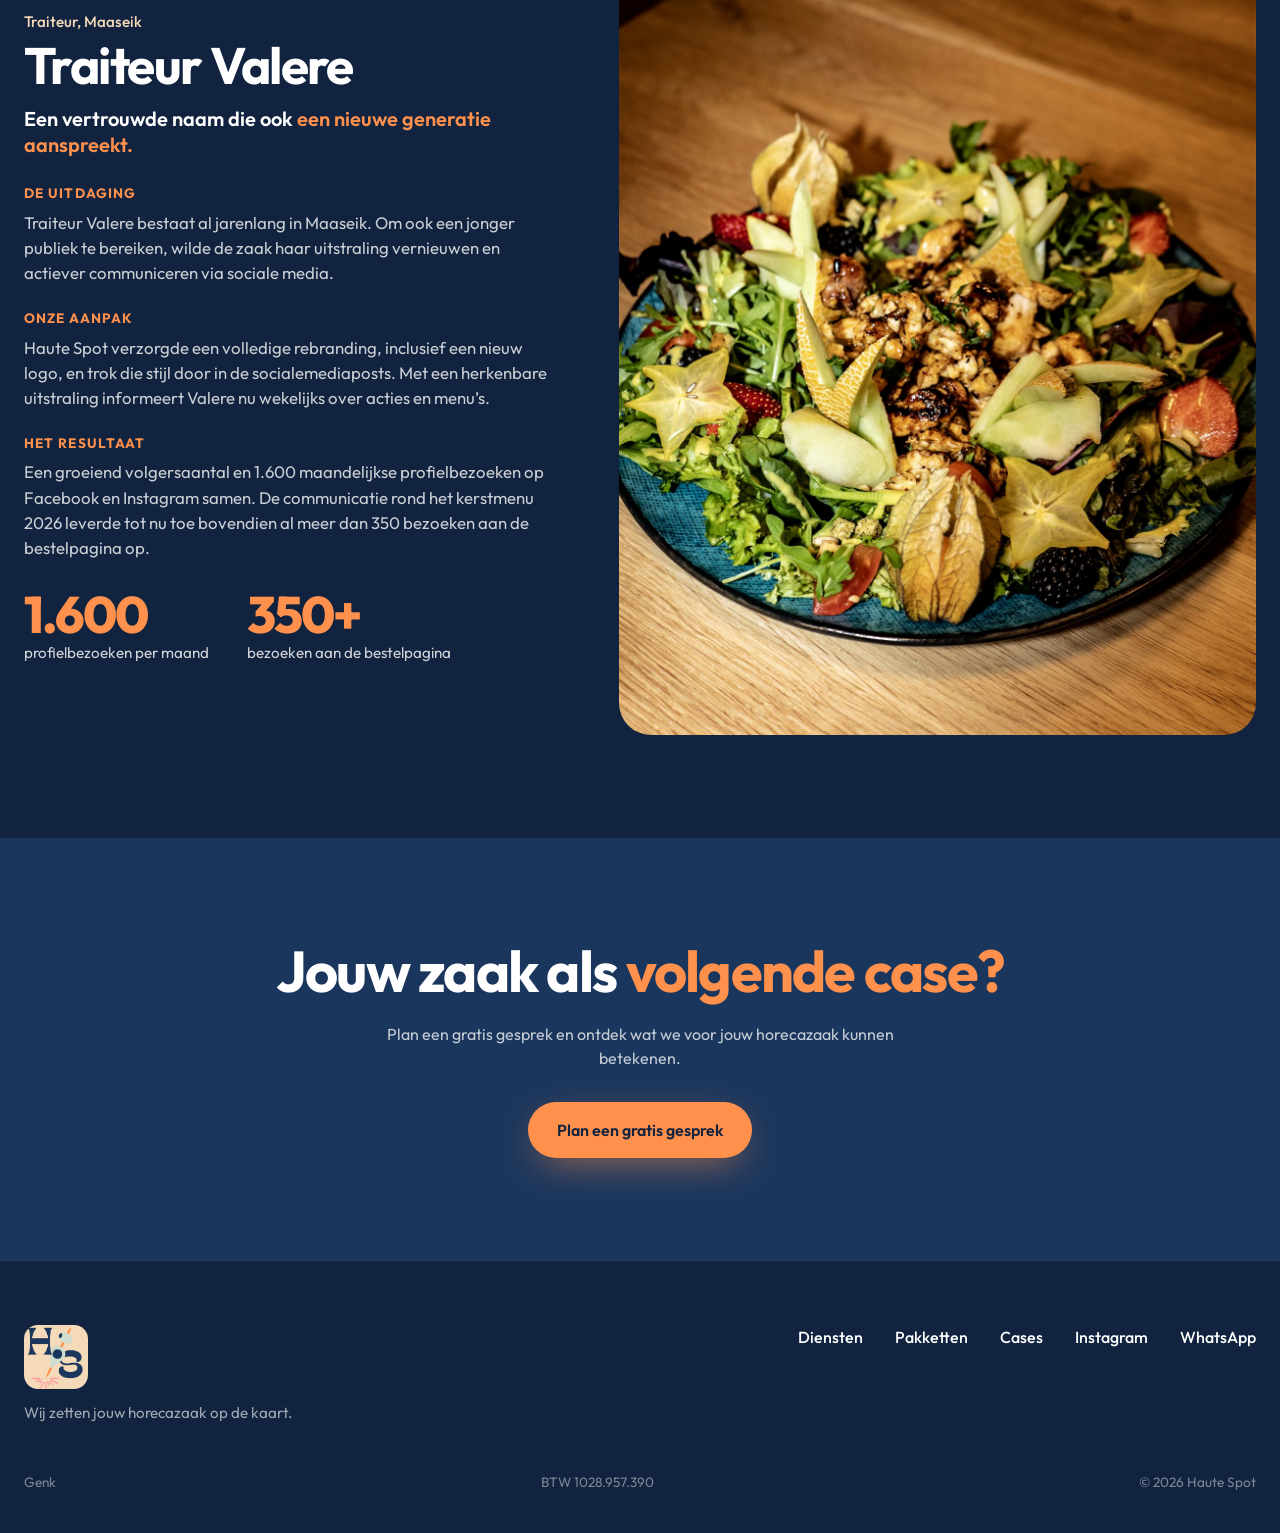
==== commit f76849f9: "Foto update" ====
--- a/cases.html
+++ b/cases.html
@@ -70,7 +70,7 @@
       </div>
     </article>
     <article class="cs" id="de-frietboetiek">
-      <img src="assets/img/web/p20.jpg" alt="Toog en keuken van De Frietboetiek" loading="lazy">
+      <img src="assets/img/web/p20.jpg" style="object-position:78% center" alt="Medewerkster achter de toog van De Frietboetiek" loading="lazy">
       <div class="cs-body">
         <span class="cs-type">Frituur</span>
         <h2>De Frietboetiek</h2>
